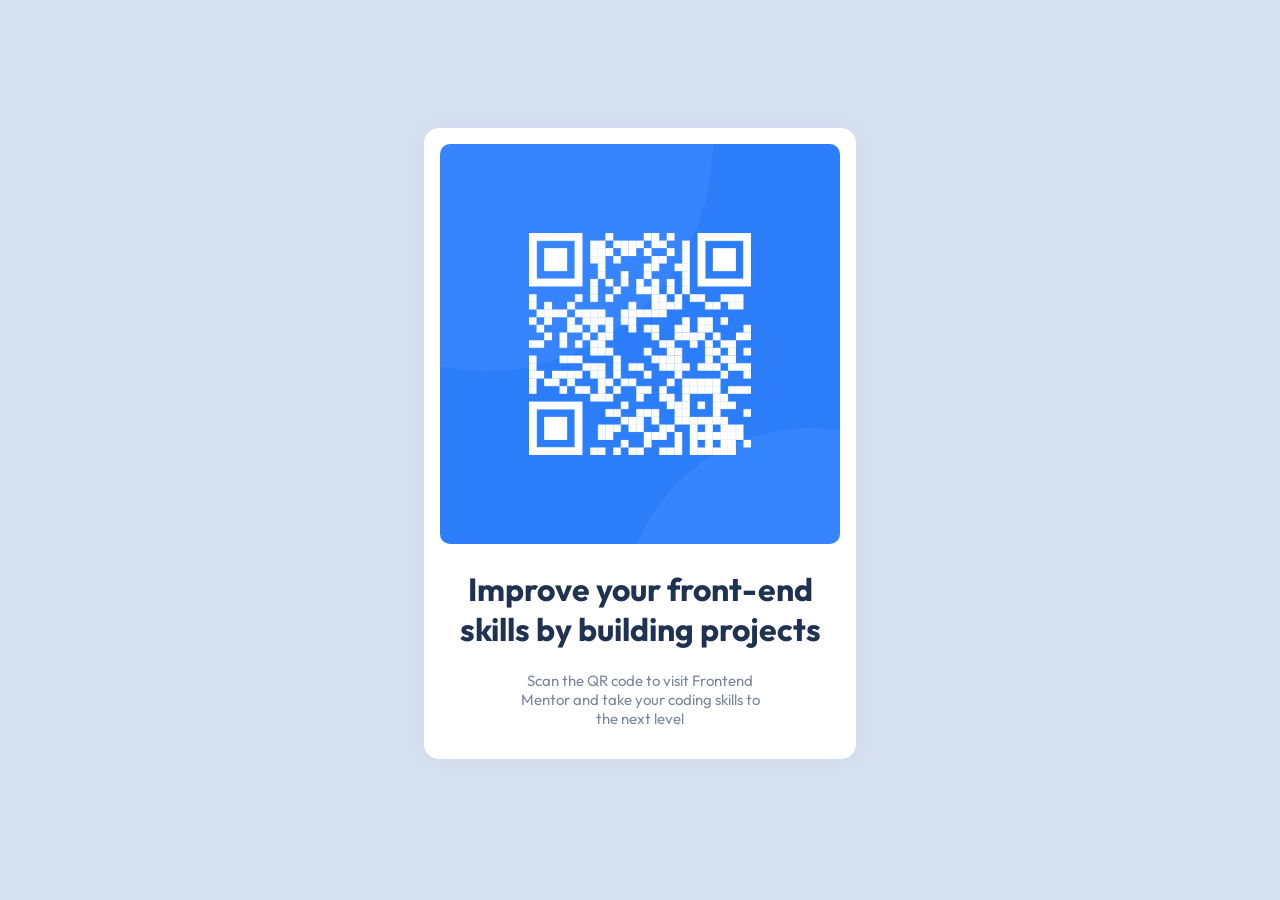
==== qr-code-component-main/index.html @ 1759f454 "QR-Code challenge" ====
<!DOCTYPE html>
<html lang="en">
<head>
  <meta charset="UTF-8">
  <meta name="viewport" content="width=device-width, initial-scale=1.0"> <!-- displays site properly based on user's device -->
  <link rel="icon" type="image/png" sizes="32x32" href="./images/favicon-32x32.png">
  <link href="stylesheet.css" rel="stylesheet" type="text/css">
  <link href="https://fonts.googleapis.com/css2?family=Outfit:wght@400;700&display=swap" rel="stylesheet">
</head>
<body>
  <div class="box">
    <img src="images/image-qr-code.png" class="QRImage">
      <h1 id="boxTitle"> Improve your front-end <br>
      skills by building projects
    </h1>
      <p id="subText">Scan the QR code to visit Frontend<br>
        Mentor and take your coding skills to <br>
        the next level
      </p>
  </div>
  <div class="attribution">
    <!-- Challenge by <a href="https://www.frontendmentor.io?ref=challenge" target="_blank">Frontend Mentor</a>. 
    Coded by <a href="#">Tanisha Somwaru</a>.-->
  </div>
</body>
</html>
---- qr-code-component-main/stylesheet.css ----
body{
    background-color: hsl(212, 45%, 89%);
}

.box{
    background: hsl(0, 0%, 100%); 
    border-radius: 15px; 
    box-shadow: 0 0 10px 10px hsl(218, 44%, 88%);
    max-width: 25rem;
    padding: 1rem;
    margin: auto;
    margin-bottom: 5rem;
    margin-top: 8rem;
}

.QRImage{
    max-width: 25rem;
    border-radius: 10px;
}

#boxTitle{
    font-family: "Outfit", "sans-serif";
    font-weight: 700;
    color: hsl(218, 44%, 22%);
    text-align: center;
}

#subText{
    font-family: "Outfit";
    font-size: 15px;
    color: hsl(220, 15%, 55%);
    text-align: center;
}
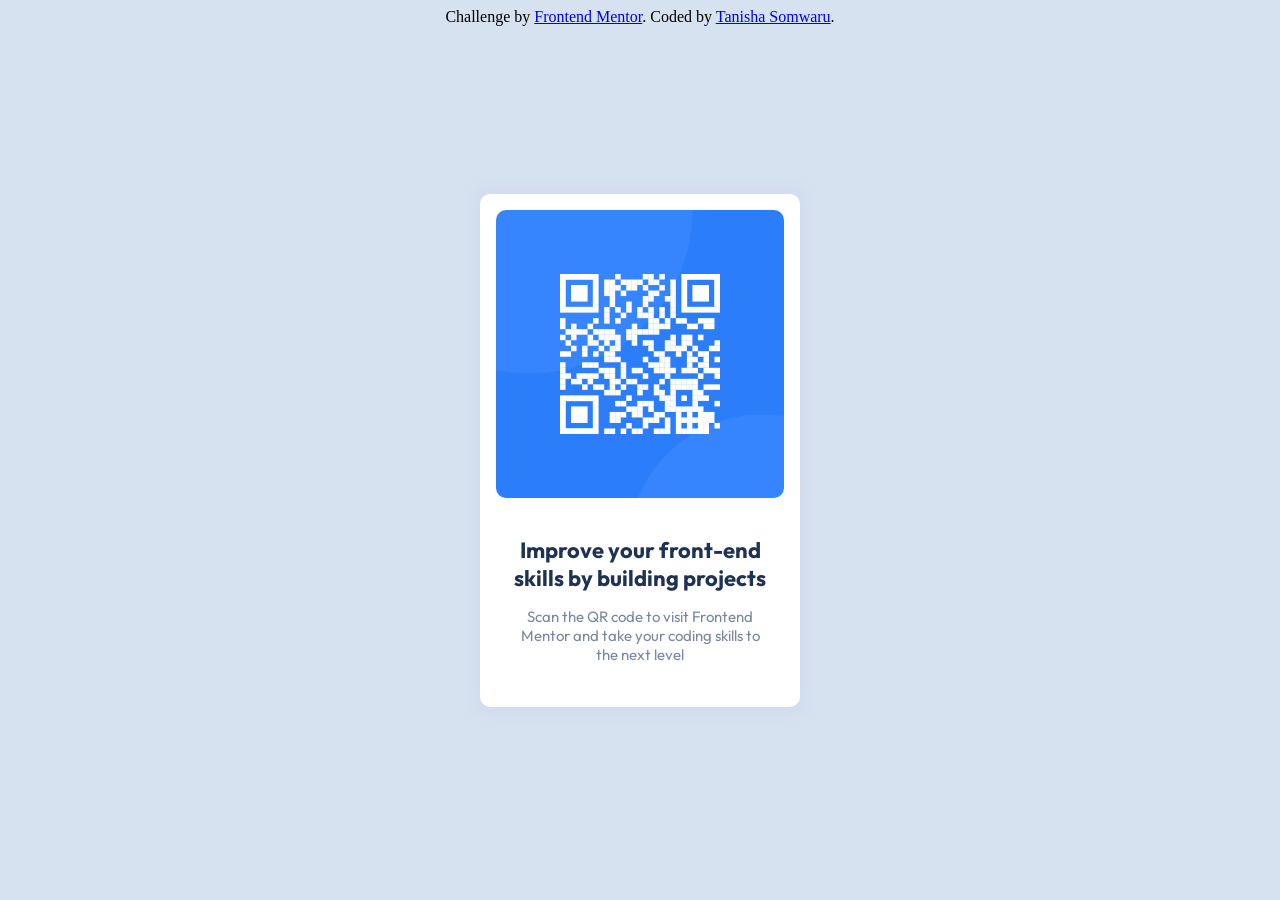
==== commit bbbc5fcc: "First commit" ====
--- a/qr-code-component-main/index.html
+++ b/qr-code-component-main/index.html
@@ -1,26 +1,31 @@
 <!DOCTYPE html>
 <html lang="en">
-<head>
-  <meta charset="UTF-8">
-  <meta name="viewport" content="width=device-width, initial-scale=1.0"> <!-- displays site properly based on user's device -->
-  <link rel="icon" type="image/png" sizes="32x32" href="./images/favicon-32x32.png">
-  <link href="stylesheet.css" rel="stylesheet" type="text/css">
-  <link href="https://fonts.googleapis.com/css2?family=Outfit:wght@400;700&display=swap" rel="stylesheet">
-</head>
-<body>
-  <div class="box">
-    <img src="images/image-qr-code.png" class="QRImage">
-      <h1 id="boxTitle"> Improve your front-end <br>
-      skills by building projects
-    </h1>
-      <p id="subText">Scan the QR code to visit Frontend<br>
-        Mentor and take your coding skills to <br>
-        the next level
-      </p>
-  </div>
-  <div class="attribution">
-    <!-- Challenge by <a href="https://www.frontendmentor.io?ref=challenge" target="_blank">Frontend Mentor</a>. 
-    Coded by <a href="#">Tanisha Somwaru</a>.-->
-  </div>
-</body>
+  <head>
+    <meta charset="UTF-8">
+    <meta name="viewport" content="width=device-width, initial-scale=1.0"> <!-- displays site properly based on user's device -->
+    <link rel="icon" type="image/png" sizes="32x32" href="./images/favicon-32x32.png">
+    <link href="stylesheet.css" rel="stylesheet" type="text/css">
+    <link href="https://fonts.googleapis.com/css2?family=Outfit:wght@400;700&display=swap" rel="stylesheet">
+  </head>
+  <body>
+    <div class="container">
+      <div class="imageBox">
+        <img src="images/image-qr-code.png" class="QRImage">
+      </div>
+
+      <div class="text">
+        <h1 id="boxTitle"> Improve your front-end
+          skills by building projects
+        </h1>
+        <p id="subText">Scan the QR code to visit Frontend<br>
+            Mentor and take your coding skills to <br>
+            the next level
+        </p>
+      </div>
+    </div>
+    <div class="attribution">
+      Challenge by <a href="https://www.frontendmentor.io?ref=challenge" target="_blank">Frontend Mentor</a>. 
+      Coded by <a href="#">Tanisha Somwaru</a>.
+    </div>
+  </body>
 </html>
--- a/qr-code-component-main/stylesheet.css
+++ b/qr-code-component-main/stylesheet.css
@@ -1,33 +1,42 @@
-body{
+body {
     background-color: hsl(212, 45%, 89%);
-}
-
-.box{
-    background: hsl(0, 0%, 100%); 
-    border-radius: 15px; 
-    box-shadow: 0 0 10px 10px hsl(218, 44%, 88%);
-    max-width: 25rem;
-    padding: 1rem;
-    margin: auto;
-    margin-bottom: 5rem;
-    margin-top: 8rem;
-}
-
-.QRImage{
-    max-width: 25rem;
-    border-radius: 10px;
-}
-
-#boxTitle{
-    font-family: "Outfit", "sans-serif";
-    font-weight: 700;
-    color: hsl(218, 44%, 22%);
     text-align: center;
 }
 
-#subText{
+.container {
+    max-width: 320px;
+    max-height: 497px;
+    background-color: hsl(0, 0%, 100%);
+    box-shadow: 0 0 10px 10px hsl(218, 44%, 88%);
+    padding-top: 16px;
+    border-radius: 10px;
+    position: fixed;
+    margin: auto;
+    inset: 0;
+}
+
+.QRImage {
+    display: block;
+    max-width: 288px;
+    margin: auto;
+    border-radius: 10px;
+ }
+
+.text {
+    text-align: center;
+    padding: 24px 16px 16px;
+}
+
+#boxTitle {
+    font-family: "Outfit", "sans-serif";
+    font-weight: 700;
+    font-size: 22px;
+    color: hsl(218, 44%, 22%);
+}
+
+#subText {
     font-family: "Outfit";
     font-size: 15px;
     color: hsl(220, 15%, 55%);
-    text-align: center;
-}+}
+
